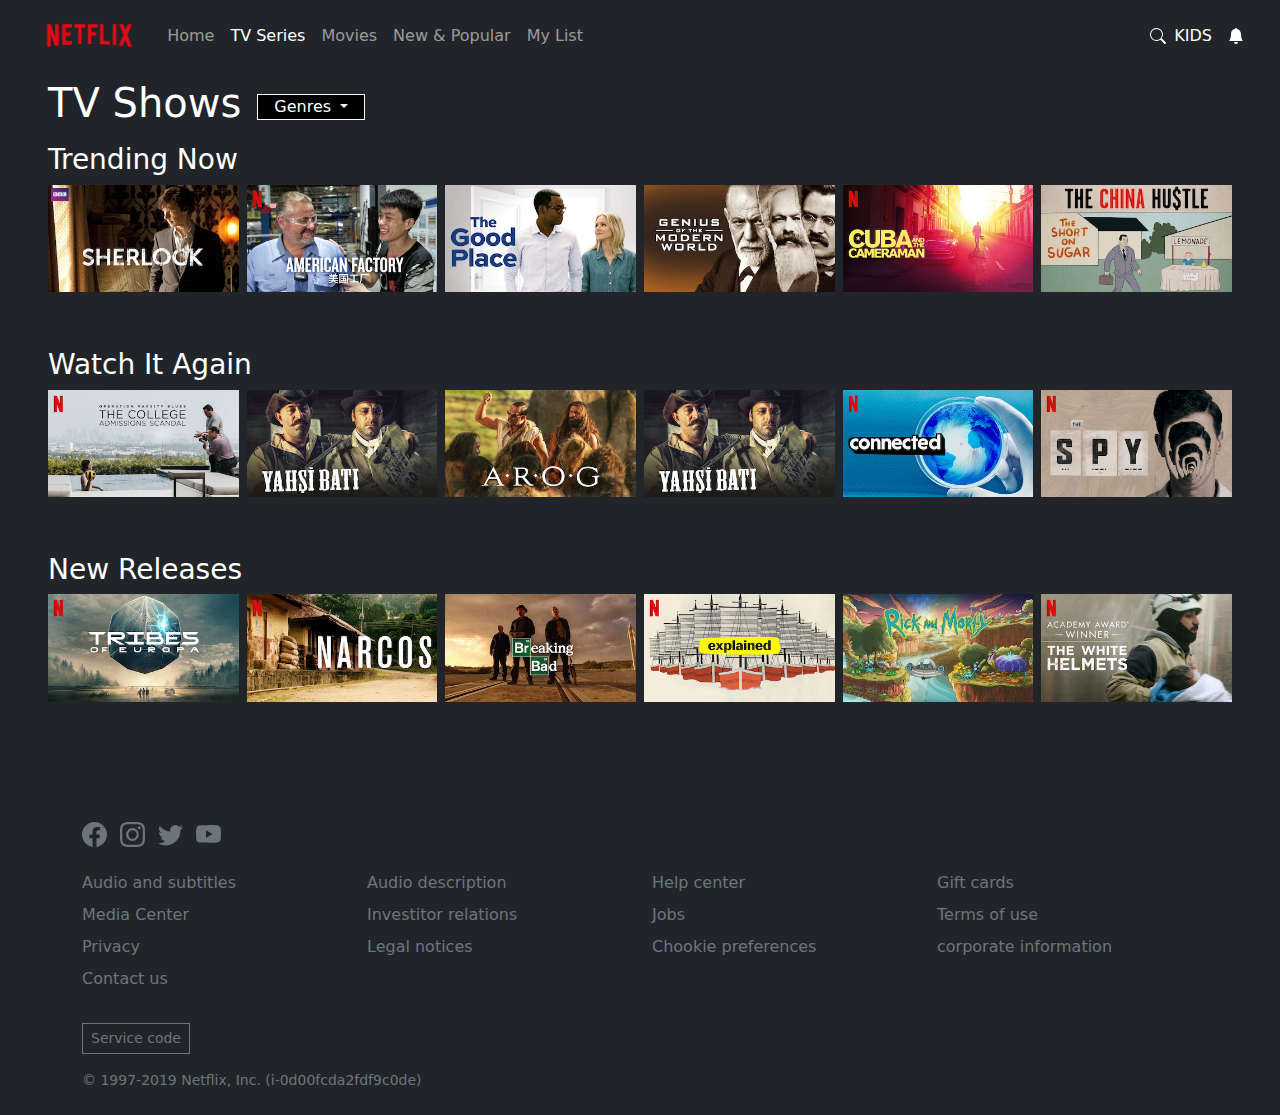
==== index.html @ 83a41fe5 "updates index.html , profile page.html" ====
<html lang="en">
  <head>
    <meta charset="UTF-8" />
    <meta name="viewport" content="width=device-width, initial-scale=1.0" />
    <title>Document</title>
    <link rel="stylesheet" href="style.css" />
    <link
      rel="stylesheet"
      href="https://cdn.jsdelivr.net/npm/bootstrap@5.3.3/dist/css/bootstrap.min.css"
    />
  </head>
  <body class="bg-dark">
    <nav class="navbar navbar-expand-lg navbar-dark bg-dark px-4">
      <div class="container-fluid">
        <a class="navbar-brand" href="#">
          <img src="./assets/netflix_logo.png" alt="Netflix Logo" height="45" />
        </a>
        <button
          class="navbar-toggler ms-auto"
          type="button"
          data-bs-toggle="collapse"
          data-bs-target="#navbarNav"
          aria-controls="navbarNav"
          aria-expanded="false"
          aria-label="Toggle navigation"
        >
          <span class="navbar-toggler-icon"></span>
        </button>
        <div class="collapse navbar-collapse" id="navbarNav">
          <ul class="navbar-nav me-auto">
            <li class="nav-item">
              <a class="nav-link" href="#">Home</a>
            </li>
            <li class="nav-item">
              <a class="nav-link active" href="#">TV Series</a>
            </li>
            <li class="nav-item">
              <a class="nav-link" href="#">Movies</a>
            </li>
            <li class="nav-item">
              <a class="nav-link" href="#">New & Popular</a>
            </li>
            <li class="nav-item">
              <a class="nav-link" href="#">My List</a>
            </li>
          </ul>
        </div>
        <div class="d-flex align-items-center ms-3">
          <svg
            xmlns="http://www.w3.org/2000/svg"
            color="white"
            width="16"
            height="16"
            fill="currentColor"
            class="bi bi-search"
            viewBox="0 0 16 16"
          >
            <path
              d="M11.742 10.344a6.5 6.5 0 1 0-1.397 1.398h-.001q.044.06.098.115l3.85 3.85a1 1 0 0 0 1.415-1.414l-3.85-3.85a1 1 0 0 0-.115-.1zM12 6.5a5.5 5.5 0 1 1-11 0 5.5 5.5 0 0 1 11 0"
            />
          </svg>

          <p class="text-white mb-0 ms-2">KIDS</p>

          <svg
            xmlns="http://www.w3.org/2000/svg"
            color="white"
            width="16"
            height="16"
            fill="currentColor"
            class="bi bi-bell-fill ms-3"
            viewBox="0 0 16 16"
          >
            <path
              d="M8 16a2 2 0 0 0 2-2H6a2 2 0 0 0 2 2m.995-14.901a1 1 0 1 0-1.99 0A5 5 0 0 0 3 6c0 1.098-.5 6-2 7h14c-1.5-1-2-5.902-2-7 0-2.42-1.72-4.44-4.005-4.901"
            />
          </svg>
        </div>
      </div>
    </nav>
    <div class="px-5">
    <div class="row justify-content-start pt-2">
        <div class="d-flex align-items-center">
          <h1 class="me-3 text-white">TV Shows</h1> 
          <div class="dropdown">
            <button
            class="btn btn-outline-light bg-black text-white rounded-0 dropdown-toggle px-3 py-0 fs-7"
            type="button"
            data-bs-toggle="dropdown"
            aria-expanded="false"
          >
            Genres
          </button>
            <ul class="dropdown-menu rounded-0 bg-dark">
              <li><a class="dropdown-item text-white" href="#">Anime</a></li>
              <li><a class="dropdown-item text-white" href="#">Commedia</a></li>
              <li><a class="dropdown-item text-white" href="#">Documentari</a></li>
              <li><a class="dropdown-item text-white" href="#">Dramma</a></li>
              <li><a class="dropdown-item text-white" href="#">Altri Generi</a></li>
            </ul>
          </div>
        </div>
      </div>
    </div>
</div>
    <div class="containers px-5">
    <div class="container1 pt-2">
      <h3 class="text-white">Trending Now</h3>

      <div class="row g-2">
        <div class="col-12 col-sm-4 col-md-4 col-lg-2">
          <img
            class="cover w-100"
            src="assets/media/media0.webp"
            alt="media0"
          />
        </div>
        <div class="col-12 col-sm-4 col-md-4 col-lg-2">
          <img class="w-100" src="assets/media/media1.jpg" alt="media1" />
        </div>
        <div class="col-12 col-sm-4 col-md-4 col-lg-2">
          <img class="w-100" src="assets/media/media2.webp" alt="media2" />
        </div>
        <div class="col-12 col-sm-4 col-md-4 col-lg-2">
          <img class="w-100" src="assets/media/media3.webp" alt="media3" />
        </div>
        <div class="col-12 col-sm-4 col-md-4 col-lg-2">
          <img class="w-100" src="assets/media/media4.jpg" alt="media4" />
        </div>
        <div class="col-12 col-sm-4 col-md-4 col-lg-2">
          <img class="w-100" src="assets/media/media5.webp" alt="media5" />
        </div>
      </div>
    </div>

    <div class="container2 pt-2 mt-5 ">
        <h3 class="text-white">Watch It Again</h3>
  
        <div class="row g-2">
          <div class="col-12 col-sm-4 col-md-4 col-lg-2">
            <img
              class="cover w-100"
              src="assets/media/media11.jpg"
              alt="media11"
            />
          </div>
          <div class="col-12 col-sm-4 col-md-4 col-lg-2">
            <img class="w-100" src="assets/media/media8.webp" alt="media8" />
          </div>
          <div class="col-12 col-sm-4 col-md-4 col-lg-2">
            <img class="w-100" src="assets/media/media7.webp" alt="media7" />
          </div>
          <div class="col-12 col-sm-4 col-md-4 col-lg-2">
            <img class="w-100" src="assets/media/media8.webp" alt="media8" />
          </div>
          <div class="col-12 col-sm-4 col-md-4 col-lg-2">
            <img class="w-100" src="assets/media/media9.jpg" alt="media9" />
          </div>
          <div class="col-12 col-sm-4 col-md-4 col-lg-2">
            <img class="w-100" src="assets/media/media10.jpg" alt="media10" />
          </div>
        </div>
      </div>

      <div class="container3 pt-2 mt-5">
        <h3 class="text-white">New Releases</h3>
  
        <div class="row g-2">
          <div class="col-12 col-sm-4 col-md-4 col-lg-2">
            <img
              class="cover w-100"
              src="assets/media/media12.jpg"
              alt="media12"
            />
          </div>
          <div class="col-12 col-sm-4 col-md-4 col-lg-2">
            <img class="w-100" src="assets/media/media13.jpg" alt="media13" />
          </div>
          <div class="col-12 col-sm-4 col-md-4 col-lg-2">
            <img class="w-100" src="assets/media/media14.webp" alt="media14" />
          </div>
          <div class="col-12 col-sm-4 col-md-4 col-lg-2">
            <img class="w-100" src="assets/media/media15.jpg" alt="media15" />
          </div>
          <div class="col-12 col-sm-4 col-md-4 col-lg-2">
            <img class="w-100" src="assets/media/media16.webp" alt="media16" />
          </div>
          <div class="col-12 col-sm-4 col-md-4 col-lg-2 mb-5">
            <img class="w-100" src="assets/media/media17.jpg" alt="media17" />
          </div>
        </div>
      </div>
    </div>
    <footer class="footer py-4 mt-5">
        <div class="container">
          <div class="row">
            
            <div class="col-12 mb-3 ms">
                <svg xmlns="http://www.w3.org/2000/svg" width="25" height="25" fill="currentColor" class="bi bi-facebook text-secondary me-2" viewBox="0 0 16 16">
                    <path d="M16 8.049c0-4.446-3.582-8.05-8-8.05C3.58 0-.002 3.603-.002 8.05c0 4.017 2.926 7.347 6.75 7.951v-5.625h-2.03V8.05H6.75V6.275c0-2.017 1.195-3.131 3.022-3.131.876 0 1.791.157 1.791.157v1.98h-1.009c-.993 0-1.303.621-1.303 1.258v1.51h2.218l-.354 2.326H9.25V16c3.824-.604 6.75-3.934 6.75-7.951"/>
                  </svg>
                  <svg xmlns="http://www.w3.org/2000/svg" width="25" height="25" fill="currentColor" class="bi bi-instagram text-secondary me-2" viewBox="0 0 16 16">
                    <path d="M8 0C5.829 0 5.556.01 4.703.048 3.85.088 3.269.222 2.76.42a3.9 3.9 0 0 0-1.417.923A3.9 3.9 0 0 0 .42 2.76C.222 3.268.087 3.85.048 4.7.01 5.555 0 5.827 0 8.001c0 2.172.01 2.444.048 3.297.04.852.174 1.433.372 1.942.205.526.478.972.923 1.417.444.445.89.719 1.416.923.51.198 1.09.333 1.942.372C5.555 15.99 5.827 16 8 16s2.444-.01 3.298-.048c.851-.04 1.434-.174 1.943-.372a3.9 3.9 0 0 0 1.416-.923c.445-.445.718-.891.923-1.417.197-.509.332-1.09.372-1.942C15.99 10.445 16 10.173 16 8s-.01-2.445-.048-3.299c-.04-.851-.175-1.433-.372-1.941a3.9 3.9 0 0 0-.923-1.417A3.9 3.9 0 0 0 13.24.42c-.51-.198-1.092-.333-1.943-.372C10.443.01 10.172 0 7.998 0zm-.717 1.442h.718c2.136 0 2.389.007 3.232.046.78.035 1.204.166 1.486.275.373.145.64.319.92.599s.453.546.598.92c.11.281.24.705.275 1.485.039.843.047 1.096.047 3.231s-.008 2.389-.047 3.232c-.035.78-.166 1.203-.275 1.485a2.5 2.5 0 0 1-.599.919c-.28.28-.546.453-.92.598-.28.11-.704.24-1.485.276-.843.038-1.096.047-3.232.047s-2.39-.009-3.233-.047c-.78-.036-1.203-.166-1.485-.276a2.5 2.5 0 0 1-.92-.598 2.5 2.5 0 0 1-.6-.92c-.109-.281-.24-.705-.275-1.485-.038-.843-.046-1.096-.046-3.233s.008-2.388.046-3.231c.036-.78.166-1.204.276-1.486.145-.373.319-.64.599-.92s.546-.453.92-.598c.282-.11.705-.24 1.485-.276.738-.034 1.024-.044 2.515-.045zm4.988 1.328a.96.96 0 1 0 0 1.92.96.96 0 0 0 0-1.92m-4.27 1.122a4.109 4.109 0 1 0 0 8.217 4.109 4.109 0 0 0 0-8.217m0 1.441a2.667 2.667 0 1 1 0 5.334 2.667 2.667 0 0 1 0-5.334"/>
                  </svg>
                  <svg xmlns="http://www.w3.org/2000/svg" width="25" height="25" fill="currentColor" class="bi bi-twitter text-secondary me-2" viewBox="0 0 16 16">
                    <path d="M5.026 15c6.038 0 9.341-5.003 9.341-9.334q.002-.211-.006-.422A6.7 6.7 0 0 0 16 3.542a6.7 6.7 0 0 1-1.889.518 3.3 3.3 0 0 0 1.447-1.817 6.5 6.5 0 0 1-2.087.793A3.286 3.286 0 0 0 7.875 6.03a9.32 9.32 0 0 1-6.767-3.429 3.29 3.29 0 0 0 1.018 4.382A3.3 3.3 0 0 1 .64 6.575v.045a3.29 3.29 0 0 0 2.632 3.218 3.2 3.2 0 0 1-.865.115 3 3 0 0 1-.614-.057 3.28 3.28 0 0 0 3.067 2.277A6.6 6.6 0 0 1 .78 13.58a6 6 0 0 1-.78-.045A9.34 9.34 0 0 0 5.026 15"/>
                  </svg>
                  <svg xmlns="http://www.w3.org/2000/svg" width="25" height="25" fill="currentColor" class="bi bi-youtube text-secondary me-2" viewBox="0 0 16 16">
                    <path d="M8.051 1.999h.089c.822.003 4.987.033 6.11.335a2.01 2.01 0 0 1 1.415 1.42c.101.38.172.883.22 1.402l.01.104.022.26.008.104c.065.914.073 1.77.074 1.957v.075c-.001.194-.01 1.108-.082 2.06l-.008.105-.009.104c-.05.572-.124 1.14-.235 1.558a2.01 2.01 0 0 1-1.415 1.42c-1.16.312-5.569.334-6.18.335h-.142c-.309 0-1.587-.006-2.927-.052l-.17-.006-.087-.004-.171-.007-.171-.007c-1.11-.049-2.167-.128-2.654-.26a2.01 2.01 0 0 1-1.415-1.419c-.111-.417-.185-.986-.235-1.558L.09 9.82l-.008-.104A31 31 0 0 1 0 7.68v-.123c.002-.215.01-.958.064-1.778l.007-.103.003-.052.008-.104.022-.26.01-.104c.048-.519.119-1.023.22-1.402a2.01 2.01 0 0 1 1.415-1.42c.487-.13 1.544-.21 2.654-.26l.17-.007.172-.006.086-.003.171-.007A100 100 0 0 1 7.858 2zM6.4 5.209v4.818l4.157-2.408z"/>
                  </svg>
              </div>
    
            <div class="col-6 col-md-3 mb-2 ">
              <a href="#" class="d-block text-secondary text-decoration-none my-2">Audio and subtitles</a>
              <a href="#" class="d-block text-secondary text-decoration-none my-2">Media Center</a>
              <a href="#" class="d-block text-secondary text-decoration-none my-2">Privacy</a>
              <a href="#" class="d-block text-secondary text-decoration-none my-2">Contact us</a>
            </div>
            <div class="col-6 col-md-3 mb-2">
              <a href="#" class="d-block text-secondary text-decoration-none my-2">Audio description</a>
              <a href="#" class="d-block text-secondary text-decoration-none my-2">Investitor relations</a>
              <a href="#" class="d-block text-secondary text-decoration-none my-2">Legal notices</a>
            </div>
            <div class="col-6 col-md-3 mb-2">
              <a href="#" class="d-block text-secondary text-decoration-none my-2">Help center</a>
              <a href="#" class="d-block text-secondary text-decoration-none my-2">Jobs</a>
              <a href="#" class="d-block text-secondary text-decoration-none my-2">Chookie preferences</a>
            </div>
            <div class="col-6 col-md-3 mb-2">
              <a href="#" class="d-block text-secondary text-decoration-none my-2">Gift cards</a>
              <a href="#" class="d-block text-secondary text-decoration-none my-2">Terms of use</a>
              <a href="#" class="d-block text-secondary text-decoration-none my-2">corporate information</a>
            </div>
          </div>
      
          <div class="row mt-3 ">
            <div class="col-12 ms-0">
              <button class="btn btn-outline-secondary btn-sm rounded-0" type="button">Service code</button>
            </div>
            <div class="col-12 mt-3 text-secondary small">
              &copy; 1997-2019 Netflix, Inc. (i-0d00fcda2fdf9c0de)
            </div>
          </div>
        </div>
      </footer>


    <script src="https://cdn.jsdelivr.net/npm/@popperjs/core@2.11.6/dist/umd/popper.min.js"></script>
    <script src="https://cdn.jsdelivr.net/npm/bootstrap@5.3.3/dist/js/bootstrap.min.js"></script>
  </body>
</html>
---- style.css ----
.dropdown-menu .dropdown-item:hover { 
    background-color:darkgrey;
    color: black;

  }
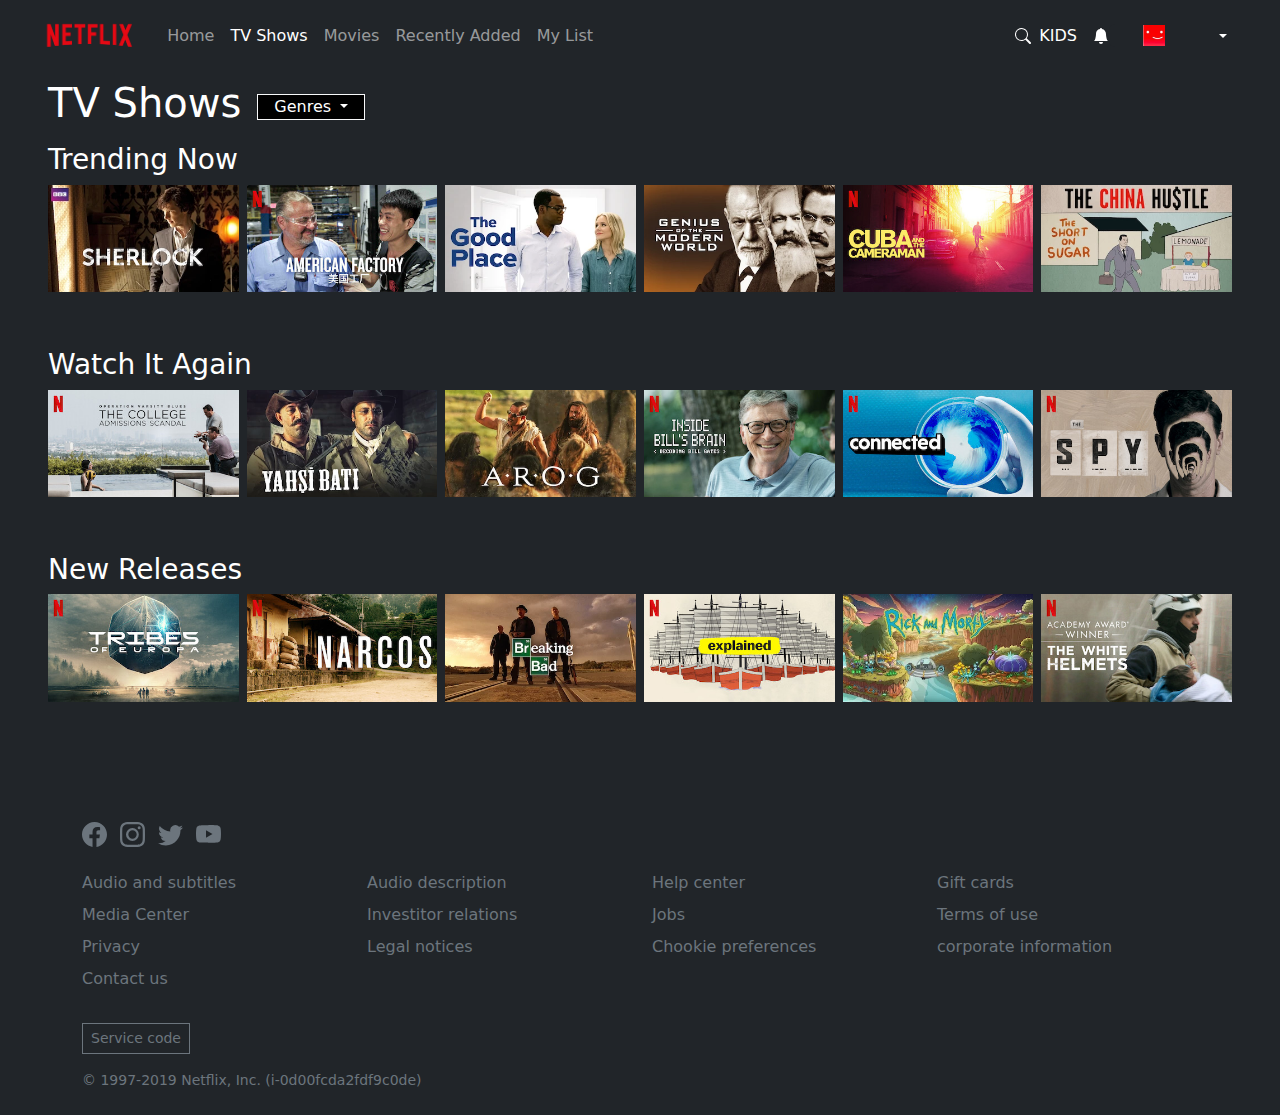
==== commit df1bfdb9: "update avatar" ====
--- a/index.html
+++ b/index.html
@@ -32,13 +32,13 @@
               <a class="nav-link" href="#">Home</a>
             </li>
             <li class="nav-item">
-              <a class="nav-link active" href="#">TV Series</a>
+              <a class="nav-link active" href="#">TV Shows</a>
             </li>
             <li class="nav-item">
               <a class="nav-link" href="#">Movies</a>
             </li>
             <li class="nav-item">
-              <a class="nav-link" href="#">New & Popular</a>
+              <a class="nav-link" href="#">Recently Added</a>
             </li>
             <li class="nav-item">
               <a class="nav-link" href="#">My List</a>
@@ -75,7 +75,26 @@
               d="M8 16a2 2 0 0 0 2-2H6a2 2 0 0 0 2 2m.995-14.901a1 1 0 1 0-1.99 0A5 5 0 0 0 3 6c0 1.098-.5 6-2 7h14c-1.5-1-2-5.902-2-7 0-2.42-1.72-4.44-4.005-4.901"
             />
           </svg>
-        </div>
+      
+        <div class="btn-group">
+          <button type="button" class="btn btn-darkgray bg-dark p-0 m-0">
+            <img class="avatar p-0 m-0 w-25" src="assets/avatar2.jpg" alt="avatar"/>
+          </button>
+          <button
+          class="btn bg-dark text-white rounded-0 dropdown-toggle px-3 py-0 fs-7"
+          type="button"
+          data-bs-toggle="dropdown"
+          aria-expanded="false"
+        >
+
+        </button>
+            <div class="dropdown-menu bg-dark border border-secondary rounded-0" aria-labelledby="dropdownMenuButton">
+              <a class="dropdown-item text-white" href="profile.html">Profile</a>
+              <a class="dropdown-item text-white" href="settings.html">Settings</a>
+            </div>
+          </div>
+        </div>
+      </div>
       </div>
     </nav>
     <div class="px-5">
@@ -91,7 +110,7 @@
           >
             Genres
           </button>
-            <ul class="dropdown-menu rounded-0 bg-dark">
+            <ul class="dropdown-menu rounded-0 bg-dark border border-secondary">
               <li><a class="dropdown-item text-white" href="#">Anime</a></li>
               <li><a class="dropdown-item text-white" href="#">Commedia</a></li>
               <li><a class="dropdown-item text-white" href="#">Documentari</a></li>
@@ -151,7 +170,7 @@
             <img class="w-100" src="assets/media/media7.webp" alt="media7" />
           </div>
           <div class="col-12 col-sm-4 col-md-4 col-lg-2">
-            <img class="w-100" src="assets/media/media8.webp" alt="media8" />
+            <img class="w-100" src="assets/media/media20.jpg" alt="media20" />
           </div>
           <div class="col-12 col-sm-4 col-md-4 col-lg-2">
             <img class="w-100" src="assets/media/media9.jpg" alt="media9" />
